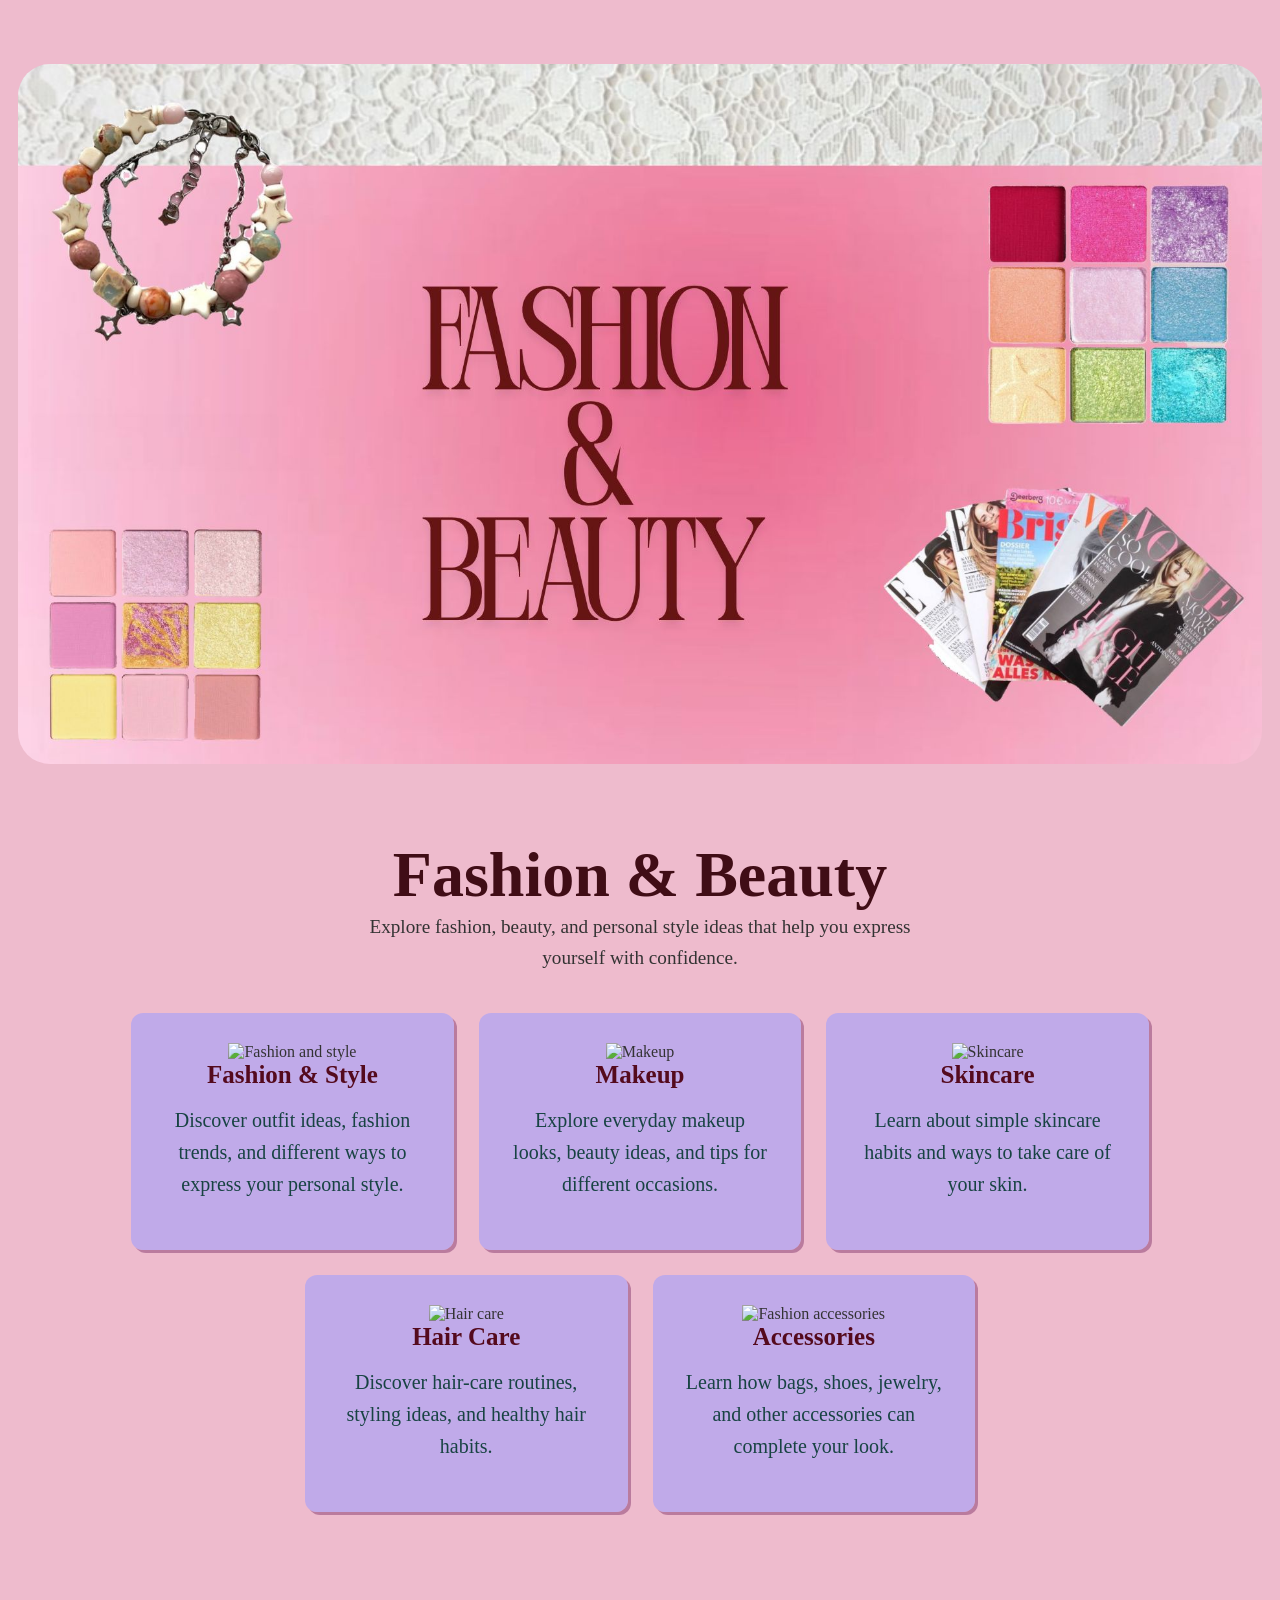
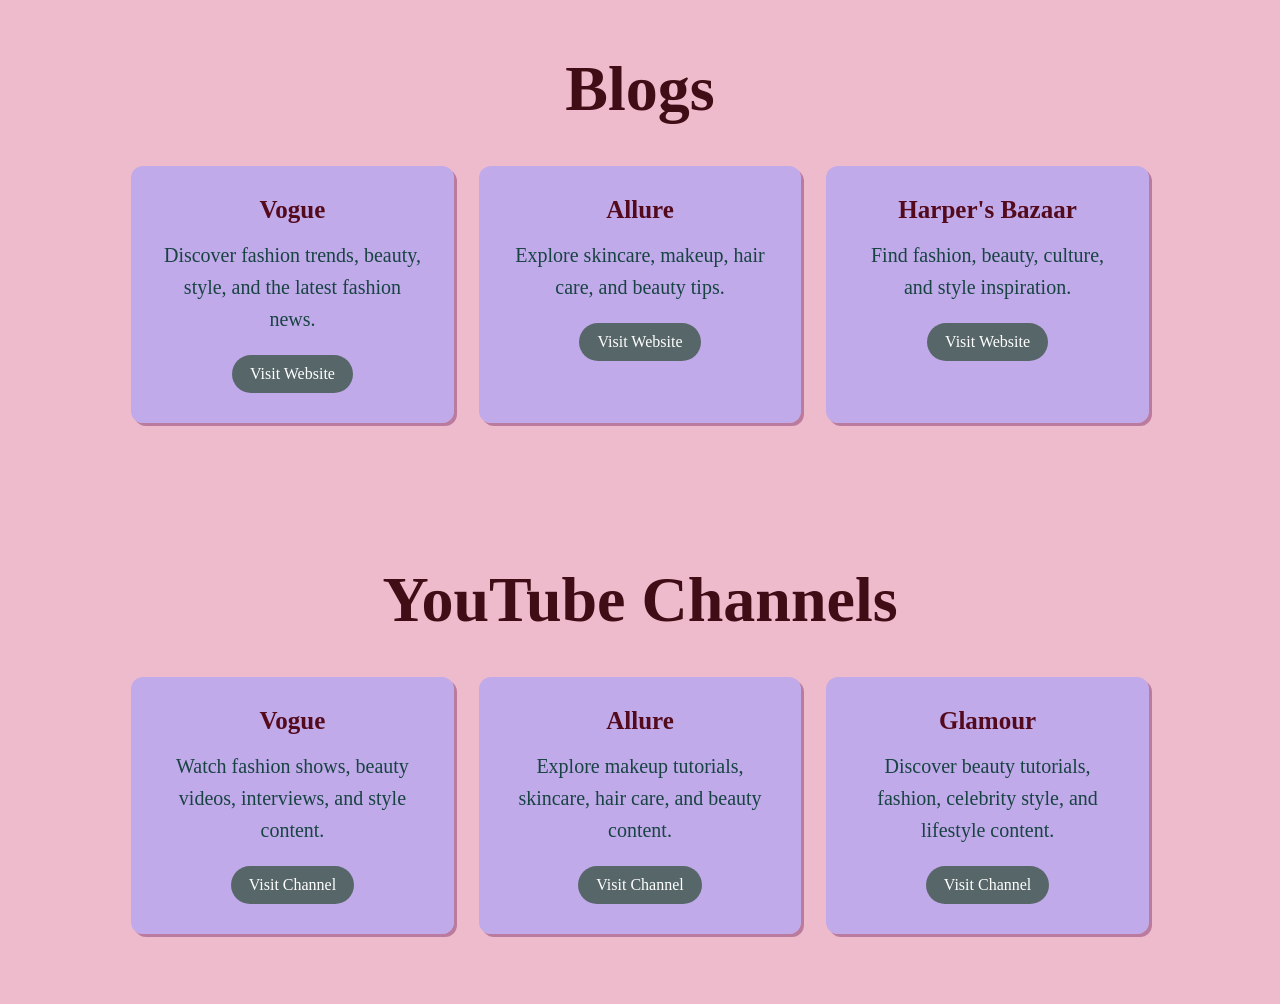
==== lifestyle.html @ 0a6d95dd "Add files via upload" ====
<!DOCTYPE html>
<html lang="en">

<head>
    <meta charset="UTF-8">
    <meta name="viewport" content="width=device-width, initial-scale=1.0">
    <title>Fashion & Beauty</title>
    <link rel="stylesheet" href="lifestyle.css">
</head>

<body>

    <section class="banner">
        <div class="banner-content">
             <img class="banner-image" src="lifestyleBanner.jpg">
        </div>
    </section>

    <section class="section">

        <h1>Fashion & Beauty</h1>
        <p class="section-intro"> Explore fashion, beauty, and personal style ideas that help you express yourself with confidence.</p>

        <div class="cards">
            <div class="card">
                <img src="fashion-style.jpg" alt="Fashion and style">
                <h3>Fashion & Style</h3>
                <p>
                    Discover outfit ideas, fashion trends,
                    and different ways to express your personal style.
                </p>
            </div>

            <div class="card">
                <img src="makeup.jpg" alt="Makeup">
                <h3>Makeup</h3>
                <p>
                    Explore everyday makeup looks, beauty ideas,
                    and tips for different occasions.
                </p>
            </div>

            <div class="card">
                <img src="skincare.jpg" alt="Skincare">
                <h3>Skincare</h3>
                <p>
                    Learn about simple skincare habits and
                    ways to take care of your skin.
                </p>
            </div>

            <div class="card">
                <img src="hair-care.jpg" alt="Hair care">
                <h3>Hair Care</h3>
                <p>
                    Discover hair-care routines, styling ideas,
                    and healthy hair habits.
                </p>
            </div>

            <div class="card">
                <img src="accessories.jpg" alt="Fashion accessories">
                <h3>Accessories</h3>
                <p>
                    Learn how bags, shoes, jewelry, and other
                    accessories can complete your look.
                </p>
            </div>

        </div>

    </section>

    <section class="section websites-section">

        <h1>Blogs</h1>

        <p class="section-intro">
            
        </p>

        <div class="cards">

            <div class="card">
                <h3>Vogue</h3>
                <p>
                    Discover fashion trends, beauty,
                    style, and the latest fashion news.
                </p>

                <a href="https://www.vogue.com/" target="_blank">
                    Visit Website
                </a>
            </div>

            <div class="card">
                <h3>Allure</h3>
                <p>
                    Explore skincare, makeup, hair care,
                    and beauty tips.
                </p>

                <a href="https://www.allure.com/" target="_blank">
                    Visit Website
                </a>
            </div>

            <div class="card">
                <h3>Harper's Bazaar</h3>
                <p>
                    Find fashion, beauty, culture,
                    and style inspiration.
                </p>

                <a href="https://www.harpersbazaar.com/" target="_blank">
                    Visit Website
                </a>
            </div>

        </div>

    </section>

    <section class="section youtube-section">

        <h1>YouTube Channels</h1>

        <p class="section-intro">
            
        </p>

        <div class="cards">

            <div class="card">
                <h3>Vogue</h3>
                <p>
                    Watch fashion shows, beauty videos,
                    interviews, and style content.
                </p>

                <a href="https://www.youtube.com/@Vogue" target="_blank">
                    Visit Channel
                </a>
            </div>

            <div class="card">
                <h3>Allure</h3>
                <p>
                    Explore makeup tutorials, skincare,
                    hair care, and beauty content.
                </p>

                <a href="https://www.youtube.com/@Allure" target="_blank">
                    Visit Channel
                </a>
            </div>

            <div class="card">
                <h3>Glamour</h3>
                <p>
                    Discover beauty tutorials, fashion,
                    celebrity style, and lifestyle content.
                </p>

                <a href="https://www.youtube.com/@Glamour" target="_blank">
                    Visit Channel
                </a>
            </div>

        </div>

    </section>

</body>

</html>
---- lifestyle.css ----
* {
    margin: 0;
    padding: 0;
    box-sizing: border-box;
}

body {
    font-family: "DM Serif Display", serif;
    background-color: #ecb0c5da;
    color: #333;

}
h1{
    font-weight: 2000;
    color: rgb(64, 13, 22);
    font-size: 4rem;
}

p {
    font-size: 1.2rem;
}


.banner {
    display: flex;
    justify-content: center;
    align-items: center;
    text-align: center;
    margin-top: 4rem;

}

.banner-content{
    object-fit: contain;
}

.banner-image{
    justify-content: center;
    height: 700px;
    border-radius: 2rem;
}

.section {
    padding: 70px 8%;
    text-align: center;
}

.section h2 {
    font-size: 38px;
    margin-bottom: 15px;
}

.section-intro {
    max-width: 600px;
    margin: 0 auto 40px;
    line-height: 1.6;
}

.cards {
    display: flex;
    justify-content: center;
    gap: 25px;
    flex-wrap: wrap;
}

.card {
    width: 30%;
    background-color: white;
    padding: 30px;
    border-radius: 12px;
   box-shadow: 3px 3px 0 rgba(89, 4, 71, 0.348);
   background-color: rgba(160, 158, 255, 0.577);
}

.card h3 {
    color: rgb(84, 10, 29);
    font-size: 21px;
    margin-bottom: 15px;
    font-size: 25px;
}

.card p {
    line-height: 1.6;
    margin-bottom: 20px;
    font-size: 20px;
    color: rgb(24, 67, 67);
}

.card a {
    display: inline-block;
    padding: 10px 18px;

    background-color: #123a1198;
    color: white;

    text-decoration: none;
    border-radius: 20px;
}

.card a:hover {
    background-color: #d0639b;
}

.selling-section {
    background-color: #fffd74;
}

.reviews-section {
    background-color: #fffd74;
}




@media (max-width: 768px) {

    .banner h1 {
        font-size: 40px;
    }

    .cards {
        flex-direction: column;
        align-items: center;
    }

    .card {
        width: 90%;
    }
}
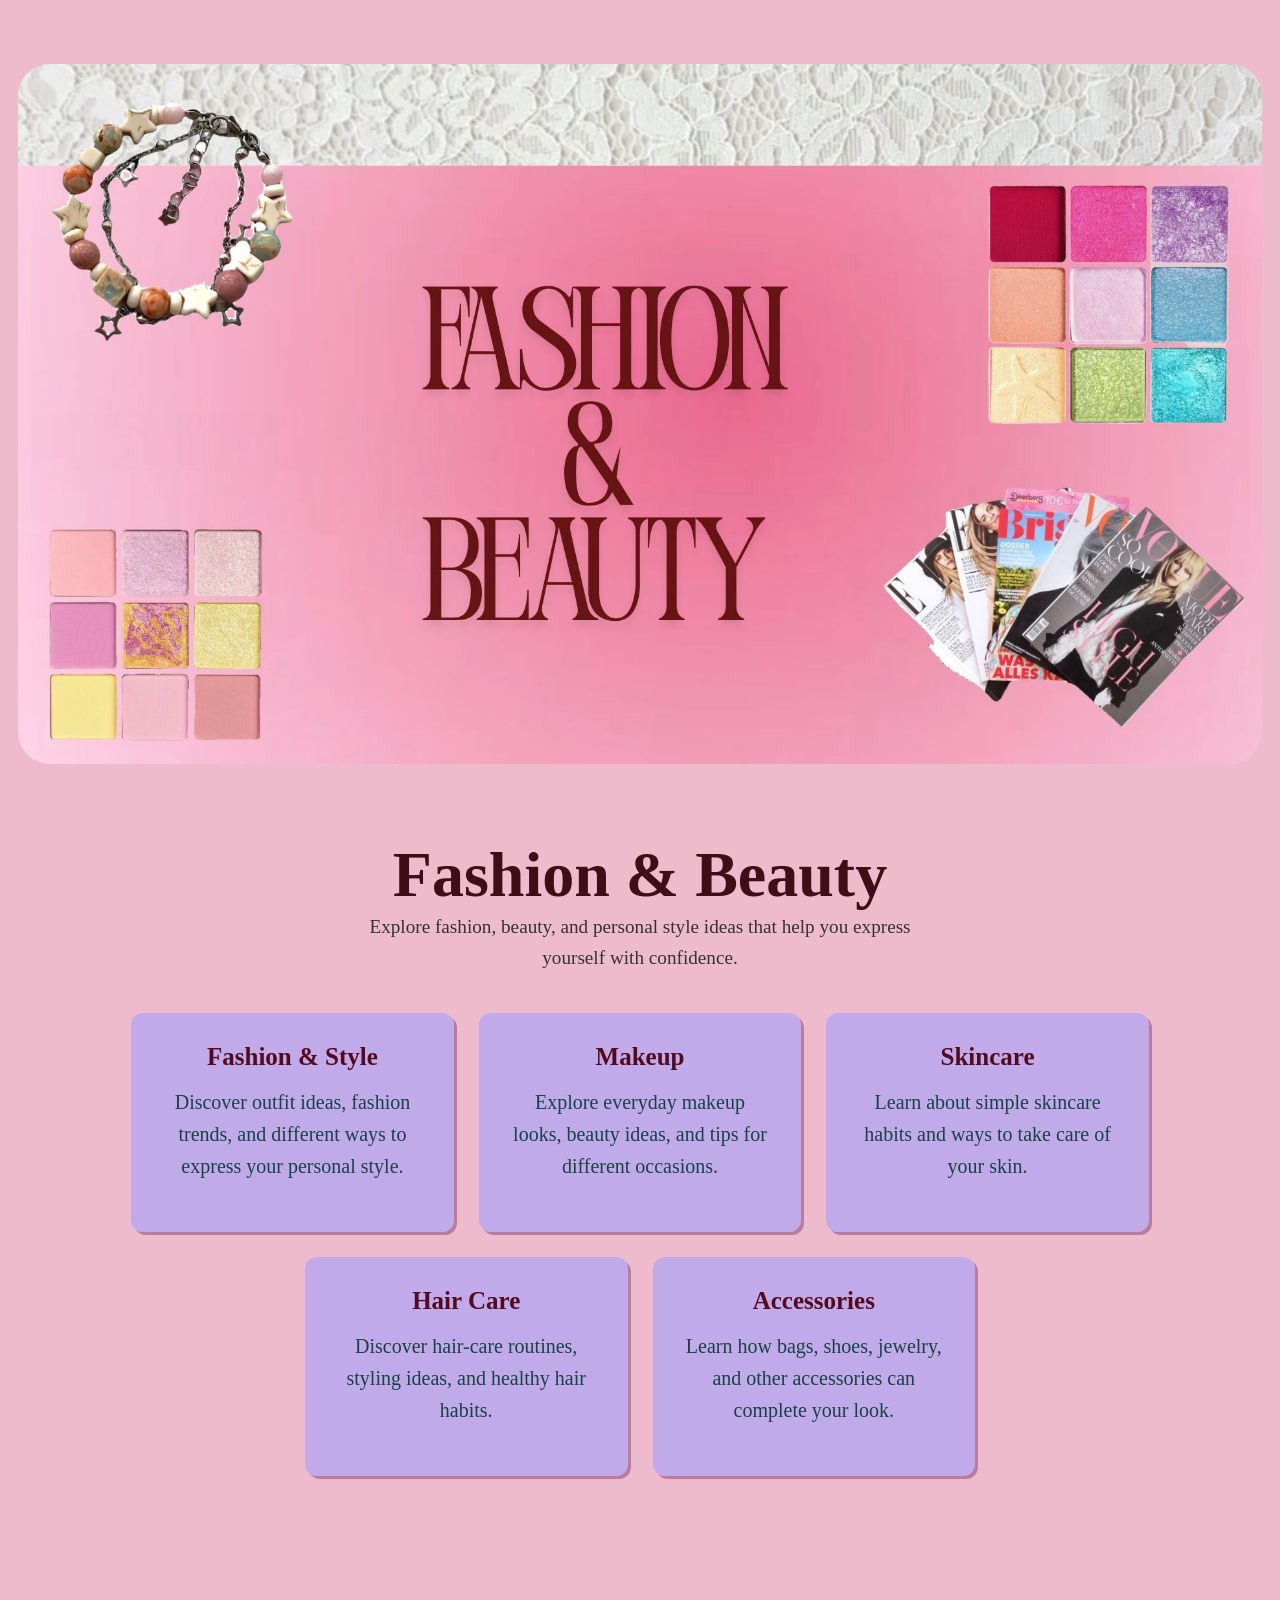
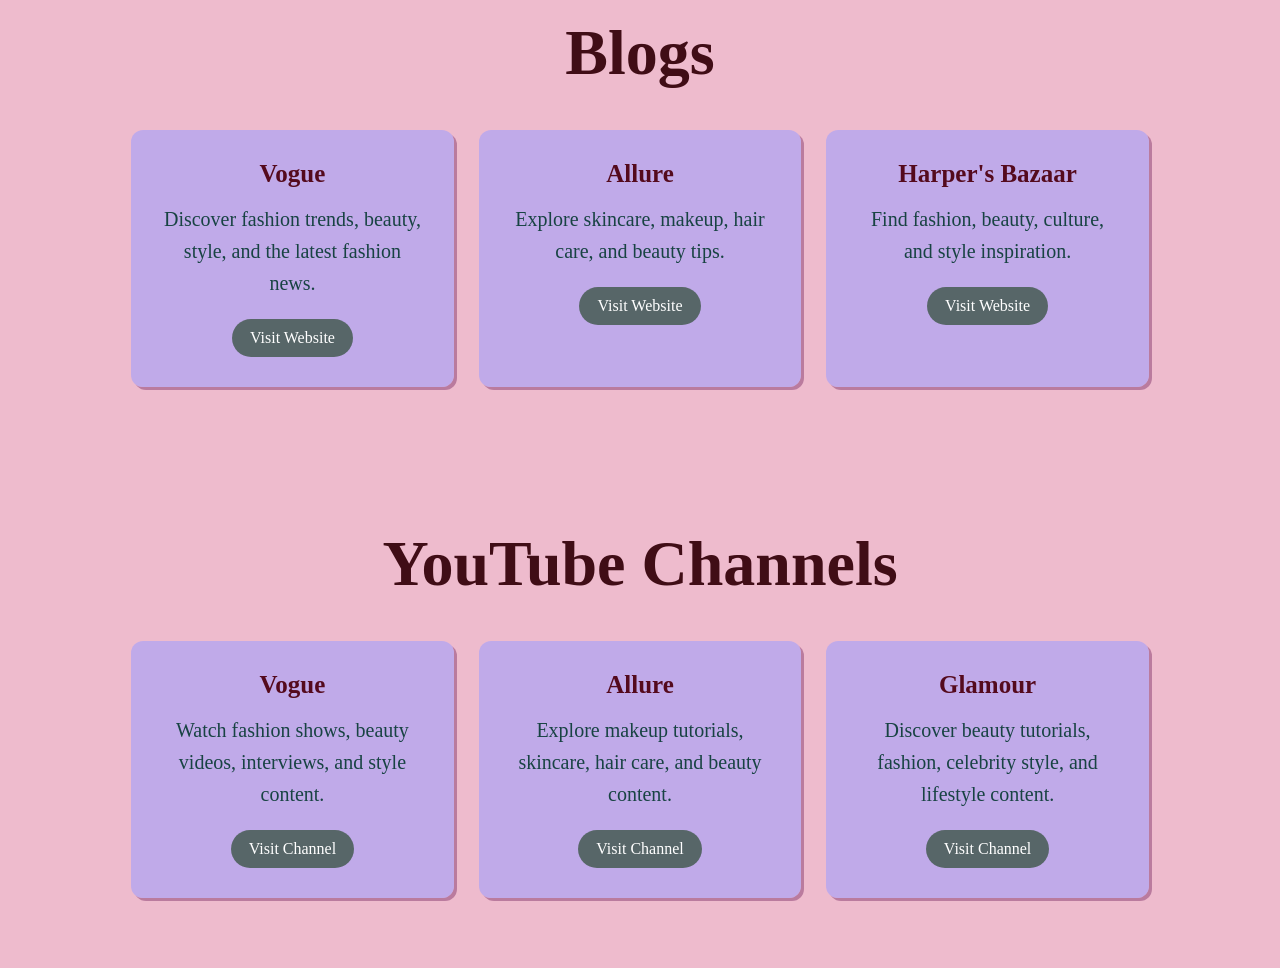
==== commit da5c935d: "Add files via upload" ====
--- a/lifestyle.html
+++ b/lifestyle.html
@@ -23,7 +23,7 @@
 
         <div class="cards">
             <div class="card">
-                <img src="fashion-style.jpg" alt="Fashion and style">
+                
                 <h3>Fashion & Style</h3>
                 <p>
                     Discover outfit ideas, fashion trends,
@@ -32,7 +32,7 @@
             </div>
 
             <div class="card">
-                <img src="makeup.jpg" alt="Makeup">
+                
                 <h3>Makeup</h3>
                 <p>
                     Explore everyday makeup looks, beauty ideas,
@@ -41,7 +41,7 @@
             </div>
 
             <div class="card">
-                <img src="skincare.jpg" alt="Skincare">
+                
                 <h3>Skincare</h3>
                 <p>
                     Learn about simple skincare habits and
@@ -50,7 +50,7 @@
             </div>
 
             <div class="card">
-                <img src="hair-care.jpg" alt="Hair care">
+                
                 <h3>Hair Care</h3>
                 <p>
                     Discover hair-care routines, styling ideas,
@@ -59,7 +59,7 @@
             </div>
 
             <div class="card">
-                <img src="accessories.jpg" alt="Fashion accessories">
+                
                 <h3>Accessories</h3>
                 <p>
                     Learn how bags, shoes, jewelry, and other
